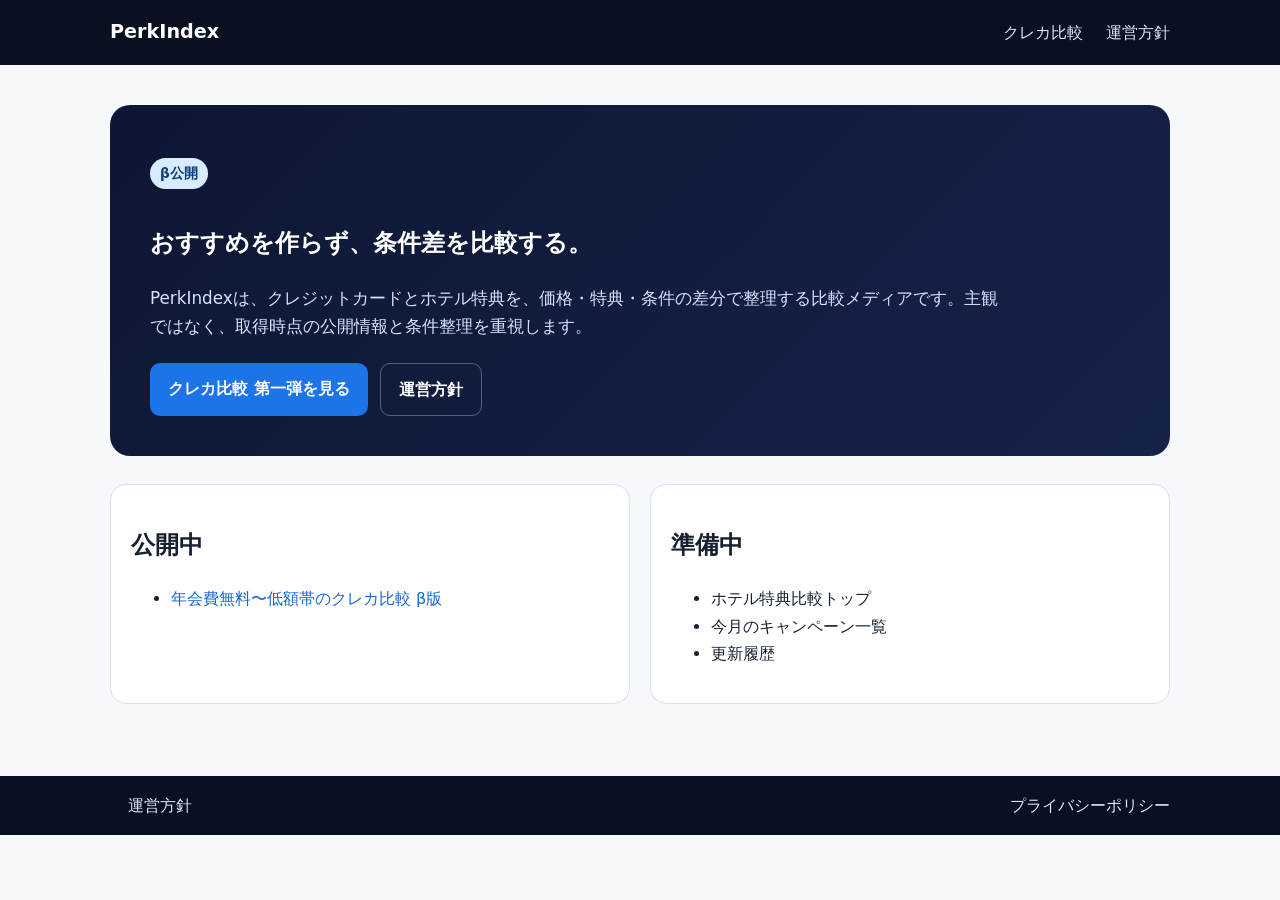
==== index.html @ e9e60275 "Publish first PerkIndex beta pages" ====
<!doctype html>
<html lang="ja">
<head>
  <meta charset="utf-8">
  <meta name="viewport" content="width=device-width, initial-scale=1">
  <title>PerkIndex | 特典・条件差分の比較メディア</title>
  <meta name="description" content="PerkIndexはクレジットカードとホテル特典を、価格・特典・条件の差分で比較するメディアです。">
  <link rel="stylesheet" href="/styles.css">
</head>
<body>
  <header class="site-header">
    <div class="wrap">
      <a class="brand" href="/">PerkIndex</a>
      <nav>
        <a href="/credit-cards/">クレカ比較</a>
        <a href="/about.html">運営方針</a>
      </nav>
    </div>
  </header>
  <main class="wrap page">
    <section class="hero">
      <p class="eyebrow">β公開</p>
      <h1>おすすめを作らず、条件差を比較する。</h1>
      <p class="lead">PerkIndexは、クレジットカードとホテル特典を、価格・特典・条件の差分で整理する比較メディアです。主観ではなく、取得時点の公開情報と条件整理を重視します。</p>
      <div class="cta-row">
        <a class="button" href="/credit-cards/">クレカ比較 第一弾を見る</a>
        <a class="button button-secondary" href="/about.html">運営方針</a>
      </div>
    </section>

    <section class="grid two">
      <article class="card">
        <h2>公開中</h2>
        <ul>
          <li><a href="/credit-cards/">年会費無料〜低額帯のクレカ比較 β版</a></li>
        </ul>
      </article>
      <article class="card">
        <h2>準備中</h2>
        <ul>
          <li>ホテル特典比較トップ</li>
          <li>今月のキャンペーン一覧</li>
          <li>更新履歴</li>
        </ul>
      </article>
    </section>
  </main>
  <footer class="site-footer">
    <div class="wrap footer-links">
      <a href="/about.html">運営方針</a>
      <a href="/privacy.html">プライバシーポリシー</a>
    </div>
  </footer>
</body>
</html>
---- styles.css ----
:root{--bg:#0b1020;--panel:#121935;--line:#27304f;--text:#e9edf7;--muted:#9da8c6;--accent:#7cc4ff;--accent2:#d8ecff}*{box-sizing:border-box}body{margin:0;font-family:system-ui,-apple-system,BlinkMacSystemFont,"Segoe UI",sans-serif;background:#f6f8fc;color:#172033;line-height:1.7}a{color:#1866d1;text-decoration:none}.wrap{max-width:1100px;margin:0 auto;padding:0 20px}.site-header,.site-footer{background:var(--bg);color:#fff}.site-header .wrap,.site-footer .wrap{display:flex;justify-content:space-between;align-items:center;padding:16px 20px}.site-header nav a,.site-footer a{color:#dce7ff;margin-left:18px}.brand{color:#fff;font-weight:800;font-size:1.2rem}.page{padding:40px 20px 72px}.hero{background:linear-gradient(135deg,#0d1733,#17224a);color:#fff;padding:40px;border-radius:20px}.eyebrow{display:inline-block;background:#d8ecff;color:#0d3e78;padding:4px 10px;border-radius:999px;font-size:.85rem;font-weight:700}.lead{font-size:1.05rem;color:#4a5678;max-width:860px}.hero .lead{color:#d8e3ff}.cta-row{display:flex;gap:12px;flex-wrap:wrap;margin-top:22px}.button{display:inline-block;background:#1d73e8;color:#fff;padding:12px 18px;border-radius:10px;font-weight:700}.button-secondary{background:transparent;border:1px solid rgba(255,255,255,.3)}.grid{display:grid;gap:20px;margin-top:28px}.grid.two{grid-template-columns:repeat(auto-fit,minmax(280px,1fr))}.card,.notice{background:#fff;border:1px solid #d9e1f1;border-radius:16px;padding:20px}.notice{background:#f3f7ff}.table-wrap{overflow:auto;background:#fff;border:1px solid #d9e1f1;border-radius:16px}.table-wrap table{width:100%;border-collapse:collapse;min-width:820px}.table-wrap th,.table-wrap td{padding:14px 16px;border-bottom:1px solid #e2e8f5;vertical-align:top;text-align:left}.table-wrap th{background:#f7f9fd;font-size:.95rem}.chips{display:flex;flex-wrap:wrap;gap:10px}.chips span{background:#edf4ff;color:#215aa8;padding:8px 12px;border-radius:999px;font-size:.92rem}.sources{padding-left:18px}.prose{max-width:780px}
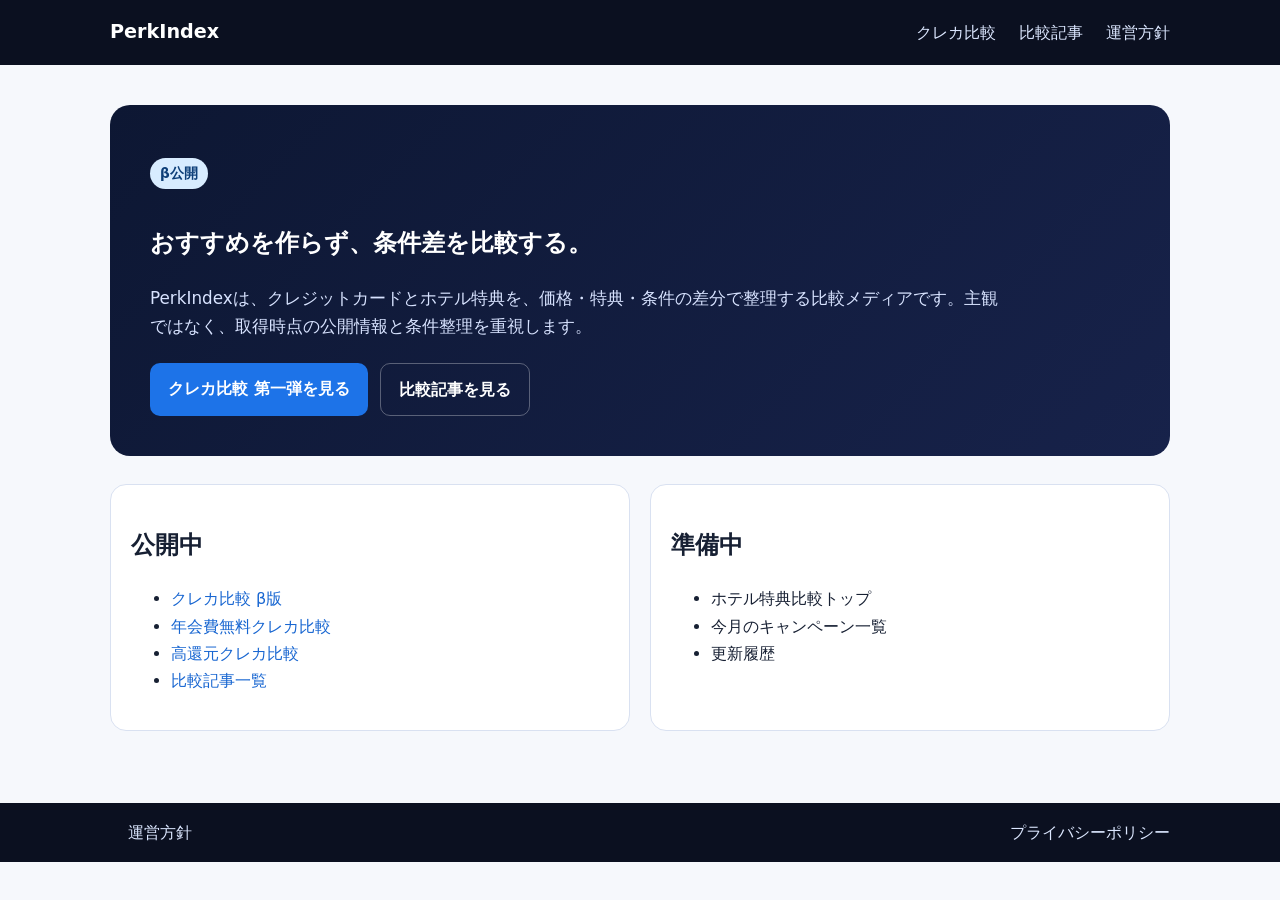
==== commit 74771fa4: "Add more comparison pages and articles" ====
--- a/index.html
+++ b/index.html
@@ -13,6 +13,7 @@
       <a class="brand" href="/">PerkIndex</a>
       <nav>
         <a href="/credit-cards/">クレカ比較</a>
+        <a href="/articles/">比較記事</a>
         <a href="/about.html">運営方針</a>
       </nav>
     </div>
@@ -24,7 +25,7 @@
       <p class="lead">PerkIndexは、クレジットカードとホテル特典を、価格・特典・条件の差分で整理する比較メディアです。主観ではなく、取得時点の公開情報と条件整理を重視します。</p>
       <div class="cta-row">
         <a class="button" href="/credit-cards/">クレカ比較 第一弾を見る</a>
-        <a class="button button-secondary" href="/about.html">運営方針</a>
+        <a class="button button-secondary" href="/articles/">比較記事を見る</a>
       </div>
     </section>
 
@@ -32,7 +33,10 @@
       <article class="card">
         <h2>公開中</h2>
         <ul>
-          <li><a href="/credit-cards/">年会費無料〜低額帯のクレカ比較 β版</a></li>
+          <li><a href="/credit-cards/">クレカ比較 β版</a></li>
+          <li><a href="/credit-cards/free-cards.html">年会費無料クレカ比較</a></li>
+          <li><a href="/credit-cards/high-return.html">高還元クレカ比較</a></li>
+          <li><a href="/articles/">比較記事一覧</a></li>
         </ul>
       </article>
       <article class="card">
